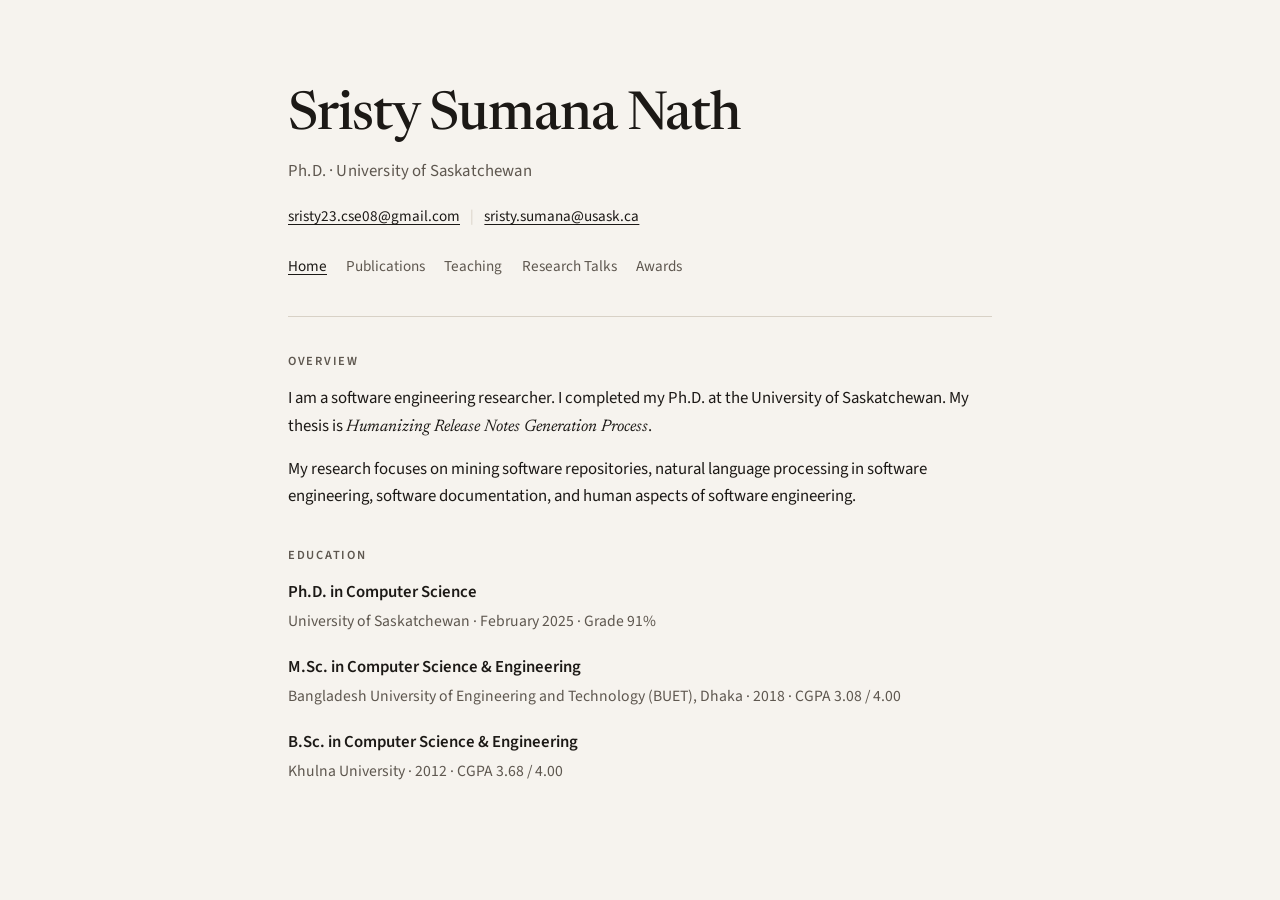
==== pages/index.html @ 0af2bb42 "First commit- Added a simple home page Co-authored-by: Cursor <cursoragent@cursor.com>" ====
<!DOCTYPE html>
<html lang="en">
  <head>
    <meta charset="utf-8" />
    <meta name="viewport" content="width=device-width, initial-scale=1" />
    <title>Sristy Sumana Nath</title>
    <meta
      name="description"
      content="Sristy Sumana Nath, Ph.D. Software engineering researcher at the University of Saskatchewan. Research in mining software repositories, NLP for software engineering, documentation, and human aspects."
    />
    <link rel="icon" href="../design/favicon.svg" type="image/svg+xml" />
    <link rel="preconnect" href="https://fonts.googleapis.com" />
    <link rel="preconnect" href="https://fonts.gstatic.com" crossorigin />
    <link
      href="https://fonts.googleapis.com/css2?family=Newsreader:ital,opsz,wght@0,6..72,400;0,6..72,500;0,6..72,600;1,6..72,400&family=Source+Sans+3:ital,wght@0,400;0,500;0,600;1,400&display=swap"
      rel="stylesheet"
    />
    <link rel="stylesheet" href="../design/styles.css" />
  </head>
  <body>
    <div class="page">
      <header class="masthead">
        <h1>Sristy Sumana Nath</h1>
        <p class="role">Ph.D. &middot; University of Saskatchewan</p>
        <p class="contact">
          <a href="mailto:sristy23.cse08@gmail.com">sristy23.cse08@gmail.com</a>
          <span class="sep" aria-hidden="true">|</span>
          <a href="mailto:sristy.sumana@usask.ca">sristy.sumana@usask.ca</a>
        </p>
        <nav class="site-nav" aria-label="Primary">
          <ul>
            <li><a href="index.html" aria-current="page">Home</a></li>
            <li><a href="publications.html">Publications</a></li>
            <li><a href="teaching.html">Teaching</a></li>
            <li><a href="research-talks.html">Research Talks</a></li>
            <li><a href="awards.html">Awards</a></li>
          </ul>
        </nav>
      </header>

      <main>
        <section aria-labelledby="overview-heading">
          <h2 id="overview-heading">Overview</h2>
          <p>
            I am a software engineering researcher. I completed my Ph.D. at the
            University of Saskatchewan. My thesis is
            <cite>Humanizing Release Notes Generation Process</cite>.
          </p>
          <p>
            My research focuses on mining software repositories, natural
            language processing in software engineering, software documentation,
            and human aspects of software engineering.
          </p>
        </section>

        <section aria-labelledby="education-heading">
          <h2 id="education-heading">Education</h2>
          <ul class="education">
            <li>
              <p class="degree">Ph.D. in Computer Science</p>
              <p class="meta">
                University of Saskatchewan &middot; February 2025 &middot; Grade
                91%
              </p>
            </li>
            <li>
              <p class="degree">M.Sc. in Computer Science &amp; Engineering</p>
              <p class="meta">
                Bangladesh University of Engineering and Technology (BUET),
                Dhaka &middot; 2018 &middot; CGPA 3.08 / 4.00
              </p>
            </li>
            <li>
              <p class="degree">B.Sc. in Computer Science &amp; Engineering</p>
              <p class="meta">
                Khulna University &middot; 2012 &middot; CGPA 3.68 / 4.00
              </p>
            </li>
          </ul>
        </section>
      </main>
    </div>
  </body>
</html>
---- design/styles.css ----
:root {
  --paper: #f6f3ee;
  --ink: #1c1916;
  --muted: #5e574f;
  --rule: #d8d1c6;
  --link: #1c1916;
}

*,
*::before,
*::after {
  box-sizing: border-box;
}

html {
  -webkit-font-smoothing: antialiased;
  text-rendering: optimizeLegibility;
}

body {
  margin: 0;
  min-height: 100vh;
  background: var(--paper);
  color: var(--ink);
  font-family: "Source Sans 3", "Segoe UI", sans-serif;
  font-size: 1.05rem;
  line-height: 1.65;
}

.page {
  width: min(44rem, calc(100% - 3rem));
  margin: 0 auto;
  padding: 5.5rem 0 6rem;
}

.masthead {
  padding-bottom: 2.25rem;
  border-bottom: 1px solid var(--rule);
}

.masthead.compact {
  padding-bottom: 1.5rem;
}

h1 {
  margin: 0;
  font-family: "Newsreader", "Iowan Old Style", "Palatino Linotype", serif;
  font-size: clamp(2.4rem, 6vw, 3.35rem);
  font-weight: 500;
  letter-spacing: -0.02em;
  line-height: 1.1;
}

.page-title {
  margin: 2.1rem 0 1.35rem;
  font-size: clamp(1.85rem, 4vw, 2.35rem);
}

.site-name {
  margin: 0;
  font-family: "Newsreader", "Iowan Old Style", "Palatino Linotype", serif;
  font-size: 1.55rem;
  font-weight: 500;
  letter-spacing: -0.02em;
}

.site-name a {
  color: inherit;
  text-decoration: none;
}

.site-name a:hover,
.site-name a:focus-visible {
  text-decoration: underline;
  text-underline-offset: 0.16em;
}

.site-nav {
  margin-top: 1.45rem;
}

.site-nav ul {
  display: flex;
  flex-wrap: wrap;
  gap: 0.4rem 1.2rem;
  margin: 0;
  padding: 0;
  list-style: none;
}

.site-nav a {
  color: var(--muted);
  font-size: 0.95rem;
  text-decoration: none;
}

.site-nav a:hover,
.site-nav a:focus-visible,
.site-nav a[aria-current="page"] {
  color: var(--ink);
  text-decoration: underline;
  text-decoration-thickness: 1px;
  text-underline-offset: 0.22em;
}

.role {
  margin: 0.7rem 0 0;
  color: var(--muted);
  font-size: 1.05rem;
  letter-spacing: 0.01em;
}

.contact {
  margin: 1.15rem 0 0;
  font-size: 0.95rem;
}

.contact a,
.biblio a,
.talks a {
  color: var(--link);
  text-decoration: underline;
  text-decoration-thickness: 1px;
  text-underline-offset: 0.18em;
}

.contact a:hover,
.contact a:focus-visible,
.biblio a:hover,
.biblio a:focus-visible,
.talks a:hover,
.talks a:focus-visible {
  text-decoration-thickness: 2px;
}

.sep {
  margin: 0 0.45rem;
  color: var(--rule);
}

section {
  padding: 2.1rem 0 0;
}

h2 {
  margin: 0 0 0.85rem;
  color: var(--muted);
  font-family: "Source Sans 3", "Segoe UI", sans-serif;
  font-size: 0.78rem;
  font-weight: 600;
  letter-spacing: 0.14em;
  text-transform: uppercase;
}

p {
  margin: 0 0 0.9rem;
}

p:last-child {
  margin-bottom: 0;
}

cite {
  font-style: italic;
  font-family: "Newsreader", "Iowan Old Style", serif;
}

.education {
  margin: 0;
  padding: 0;
  list-style: none;
}

.education li + li {
  margin-top: 1.2rem;
}

.degree {
  margin: 0;
  font-weight: 600;
}

.meta {
  margin: 0.15rem 0 0;
  color: var(--muted);
  font-size: 0.98rem;
}

.biblio,
.talks {
  margin: 0;
  padding-left: 1.5rem;
}

.biblio li,
.talks li {
  margin-bottom: 1.15rem;
  padding-left: 0.25rem;
}

.biblio li:last-child,
.talks li:last-child {
  margin-bottom: 0;
}

.doi {
  color: var(--muted);
  white-space: nowrap;
}

.awards {
  margin: 0;
  padding: 0;
  list-style: none;
}

.awards li {
  display: grid;
  grid-template-columns: 3.4rem minmax(0, 1fr);
  gap: 0.85rem;
  margin-bottom: 1.05rem;
}

.awards li:last-child {
  margin-bottom: 0;
}

.awards .year {
  color: var(--muted);
}

@media (max-width: 560px) {
  .page {
    width: min(44rem, calc(100% - 2rem));
    padding-top: 3.25rem;
  }

  .contact {
    display: flex;
    flex-direction: column;
    gap: 0.35rem;
  }

  .sep {
    display: none;
  }
}
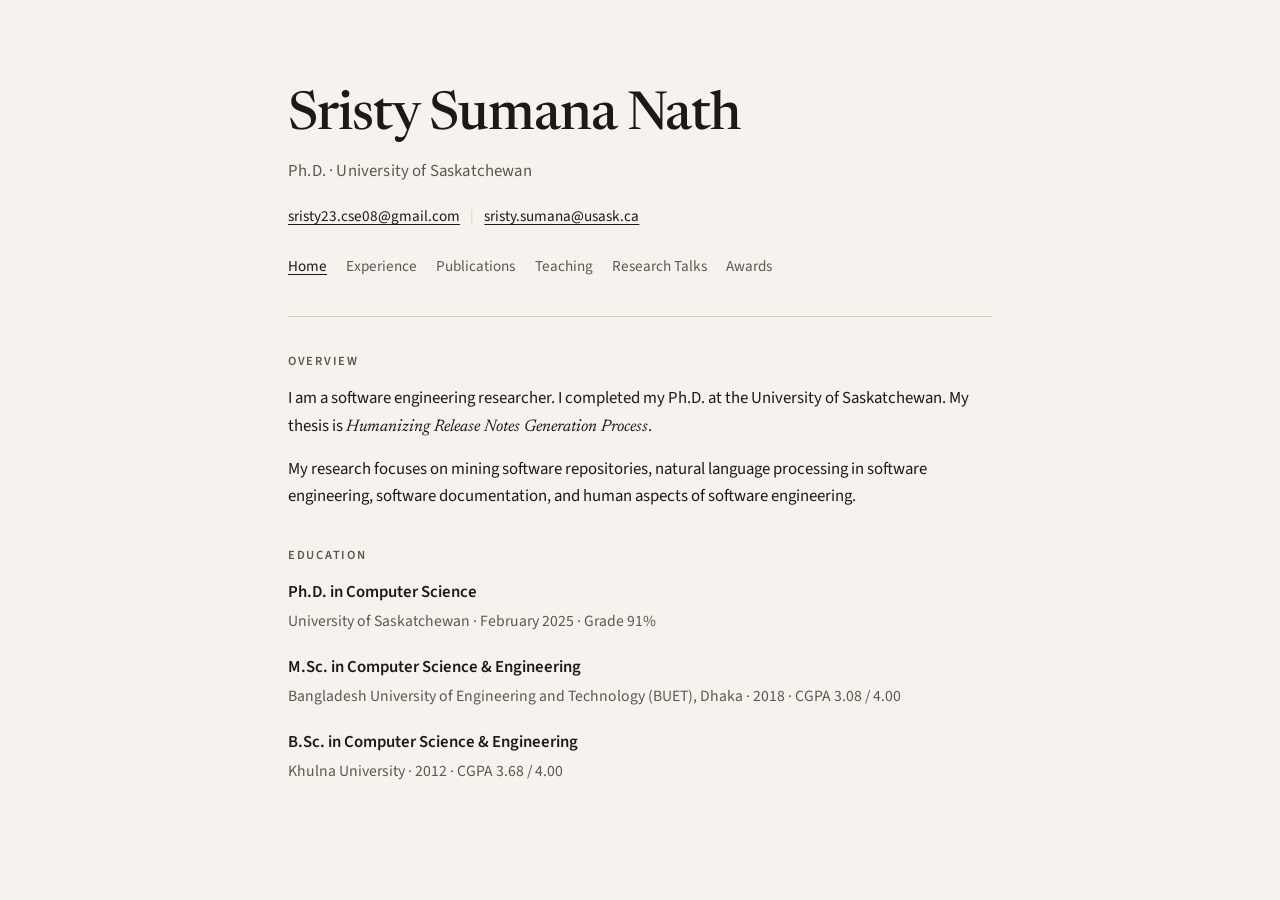
==== commit c148d91e: "Add an Experience page and include it in the site menu. Co-authored-by: Cursor <cursoragent@cursor.c" ====
--- a/pages/index.html
+++ b/pages/index.html
@@ -30,6 +30,7 @@
         <nav class="site-nav" aria-label="Primary">
           <ul>
             <li><a href="index.html" aria-current="page">Home</a></li>
+            <li><a href="experience.html">Experience</a></li>
             <li><a href="publications.html">Publications</a></li>
             <li><a href="teaching.html">Teaching</a></li>
             <li><a href="research-talks.html">Research Talks</a></li>
--- a/design/styles.css
+++ b/design/styles.css
@@ -229,6 +229,27 @@
   color: var(--muted);
 }
 
+.jobs {
+  margin: 0;
+  padding: 0;
+  list-style: none;
+}
+
+.jobs li + li {
+  margin-top: 1.75rem;
+}
+
+.job-title {
+  margin: 0;
+  font-weight: 600;
+}
+
+.job-meta {
+  margin: 0.15rem 0 0.55rem;
+  color: var(--muted);
+  font-size: 0.98rem;
+}
+
 @media (max-width: 560px) {
   .page {
     width: min(44rem, calc(100% - 2rem));
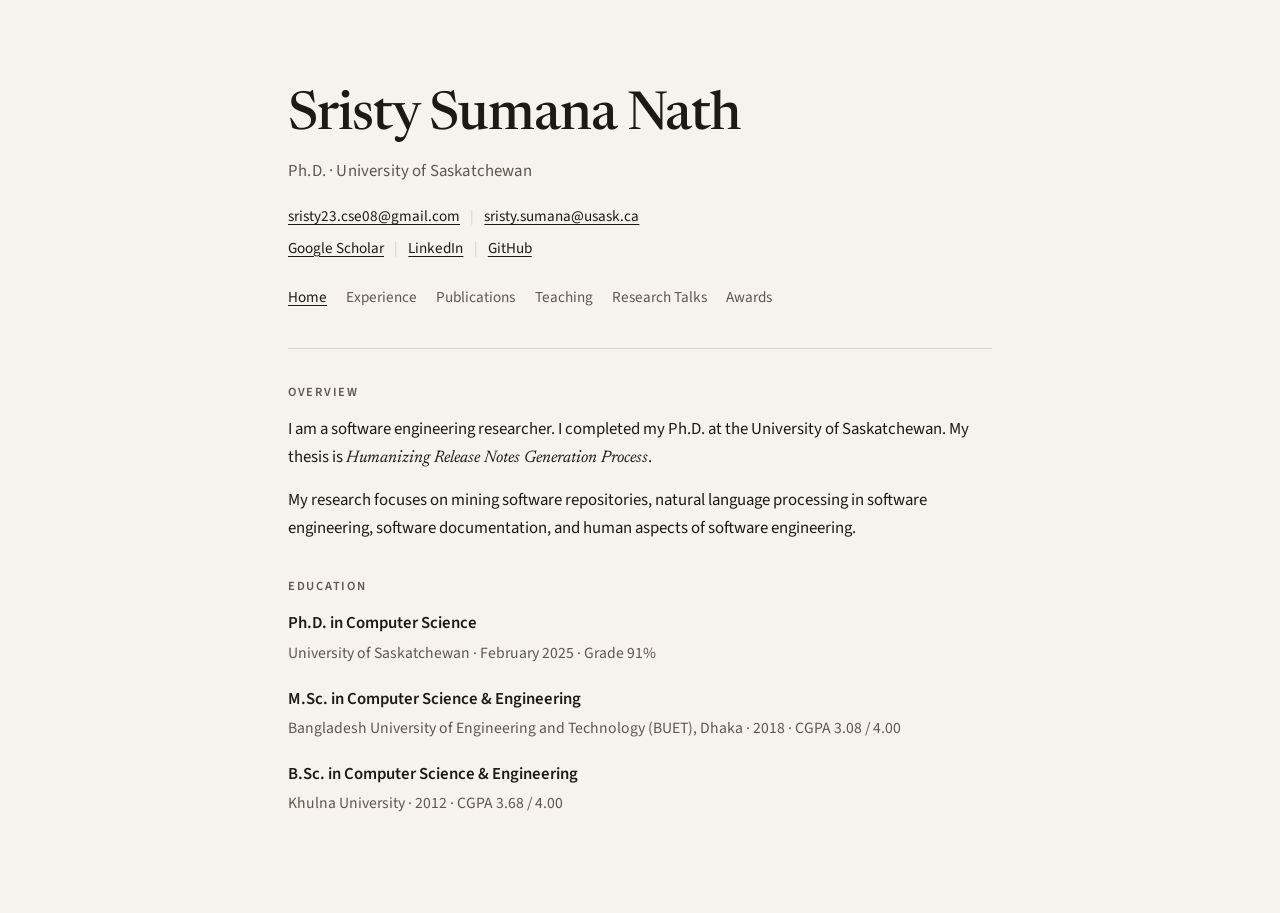
==== commit d2f0b3a8: "Added some important links in home page" ====
--- a/pages/index.html
+++ b/pages/index.html
@@ -26,6 +26,13 @@
           <a href="mailto:sristy23.cse08@gmail.com">sristy23.cse08@gmail.com</a>
           <span class="sep" aria-hidden="true">|</span>
           <a href="mailto:sristy.sumana@usask.ca">sristy.sumana@usask.ca</a>
+        </p>
+        <p class="contact">
+          <a href="https://scholar.google.ca/citations?user=_RppMb8AAAAJ&amp;hl=en">Google Scholar</a>
+          <span class="sep" aria-hidden="true">|</span>
+          <a href="https://www.linkedin.com/in/sristy-sumana-nath-82299a52/">LinkedIn</a>
+          <span class="sep" aria-hidden="true">|</span>
+          <a href="https://github.com/sristysumana">GitHub</a>
         </p>
         <nav class="site-nav" aria-label="Primary">
           <ul>
--- a/design/styles.css
+++ b/design/styles.css
@@ -115,6 +115,10 @@
   font-size: 0.95rem;
 }
 
+.contact + .contact {
+  margin-top: 0.4rem;
+}
+
 .contact a,
 .biblio a,
 .talks a {
